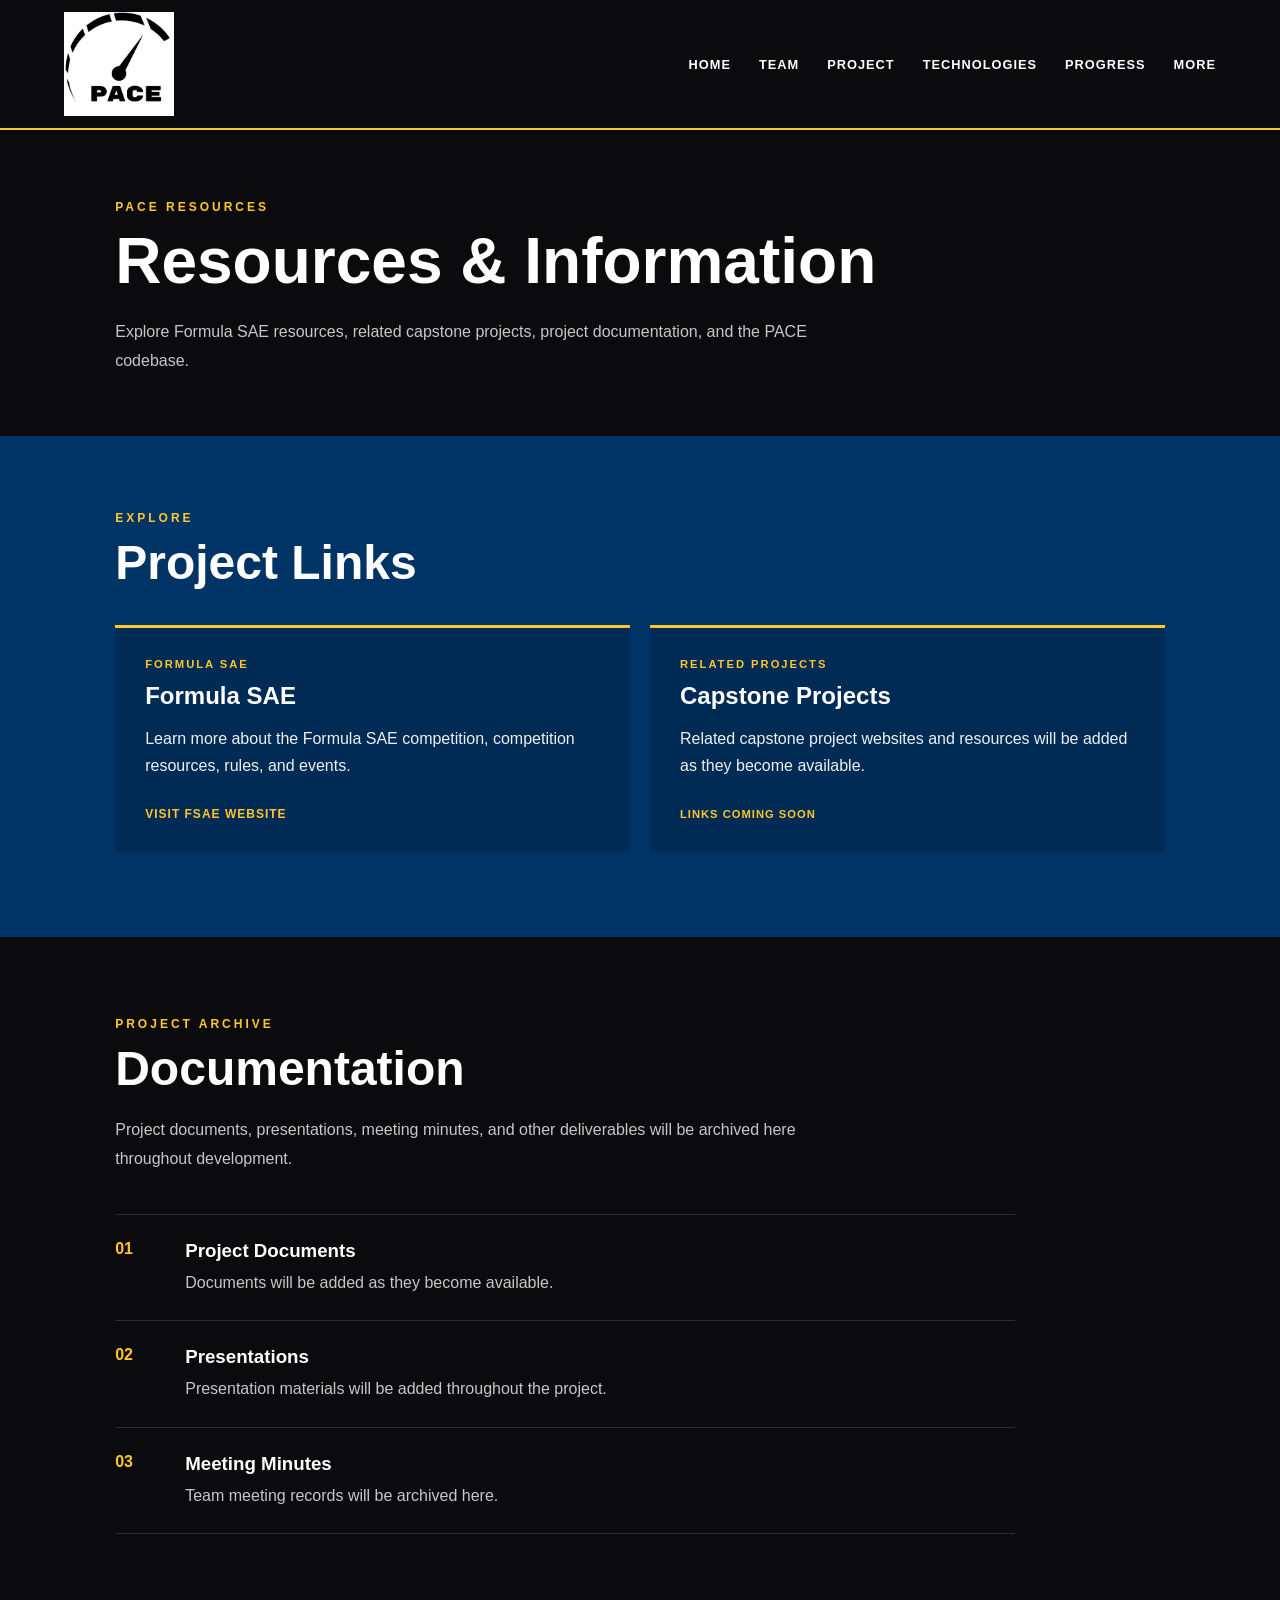
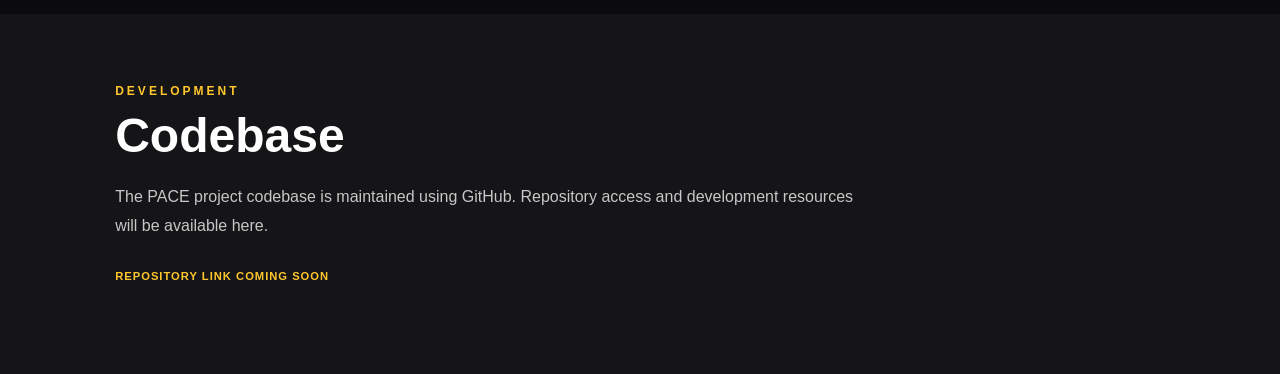
==== more.html @ 2a026757 "Create initial PACE website" ====
<!DOCTYPE html>
<html lang="en">
    <head>
    <!-- basic page settings -->
    <meta charset="UTF-8">
    <meta name="viewport" content="width=device-width, initial-scale=1.0">

    <!-- title display -->
    <title>Technologies | PACE</title>

    <!-- main stylesheet -->
    <link rel="stylesheet" href="css/style.css">
</head>

<body>

    <!-- header nav -->
    <header>
        <nav class="navbar">

            <!-- PACE team logo -->
            <div class="brand">
                <a href="index.html">
                    <img src="images/PACE_Logo.png"
                         alt="PACE Team Logo">
                </a>
            </div>

            <!-- main web navigation -->
            <div class="nav-links">
                <a href="index.html">Home</a>
                <a href="team.html">Team</a>
                <a href="project.html">Project</a>
                <a href="technologies.html">Technologies</a>
                <a href="progress.html">Progress</a>
                <a href="more.html">More</a>
            </div>

        </nav>
    </header>
    


    <!-- main -->
    <main>

        <!-- ------------------- MORE INTRO ------------------- -->
        <section class="more-intro">

            <div class="page-container">

                <p class="section-label">PACE RESOURCES</p>

                <h2>Resources & Information</h2>

                <p>
                    Explore Formula SAE resources, related capstone projects,
                    project documentation, and the PACE codebase.
                </p>

            </div>

        </section>

        <!-- ------------- PROJECT LINKS ------------- -->
        <section class="project-links-section">

            <div class="page-container">

                <p class="section-label">EXPLORE</p>
                <h2>Project Links</h2>

                <div class="links-grid">

                    <!-- Formula SAE -->
                    <div class="resource-card">

                        <p class="resource-type">FORMULA SAE</p>

                        <h3>Formula SAE</h3>

                        <p>
                            Learn more about the Formula SAE competition,
                            competition resources, rules, and events.
                        </p>

                        <a
                            href="https://www.fsaeonline.com/"
                            target="_blank"
                            rel="noopener noreferrer"
                            class="resource-link">
                            VISIT FSAE WEBSITE
                        </a>

                    </div>


                    <!-- Related Capstone Projects -->
                    <div class="resource-card">

                        <p class="resource-type">RELATED PROJECTS</p>

                        <h3>Capstone Projects</h3>

                        <p>
                            Related capstone project websites and resources
                            will be added as they become available.
                        </p>

                        <span class="coming-soon">
                            LINKS COMING SOON
                        </span>

                    </div>

                </div>

            </div>

        </section>


        <!-- -------------- DOCUMENTATION -------------- -->
        <section class="documentation-section">

            <div class="page-container">

                <p class="section-label">PROJECT ARCHIVE</p>
                <h2>Documentation</h2>

                <p class="documentation-intro">
                    Project documents, presentations, meeting minutes, and other
                    deliverables will be archived here throughout development.
                </p>

                <div class="document-list">

                    <div class="document-item">
                        <span>01</span>
                        <div>
                            <h3>Project Documents</h3>
                            <p>Documents will be added as they become available.</p>
                        </div>
                    </div>

                    <div class="document-item">
                        <span>02</span>
                        <div>
                            <h3>Presentations</h3>
                            <p>Presentation materials will be added throughout the project.</p>
                        </div>
                    </div>

                    <div class="document-item">
                        <span>03</span>
                        <div>
                            <h3>Meeting Minutes</h3>
                            <p>Team meeting records will be archived here.</p>
                        </div>
                    </div>

                </div>

            </div>

        </section>


        <!--  -------------- CODEBASE -------------- -->
        <section class="codebase-section">

            <div class="page-container">

                <p class="section-label">DEVELOPMENT</p>
                <h2>Codebase</h2>

                <p>
                    The PACE project codebase is maintained using GitHub.
                    Repository access and development resources will be available here.
                </p>

                <span class="coming-soon">
                    REPOSITORY LINK COMING SOON
                </span>

            </div>

        </section>

    </main>


</body>


</html>
---- css/style.css ----
/* ---------------global styles------------------ */

* {
    box-sizing: border-box;
}

/* main styling page */
body {
    margin: 0;
    font-family: Arial, Helvetica, sans-serif;
    background-color: #0b0b0d;
    color: white;
}

/*  page content is centered and away from browser edges */
.page-container {
    width: 82%;
    max-width: 1050px;
    margin: 0 auto;
}

/* small gold labes used throughout web */
.section-label {
    margin: 0 0 10px;
    color: #ffc72c;
    font-size: 0.75rem;
    font-weight: bold;
    letter-spacing: 3px;
    text-transform: uppercase;
}

/* -------------- HEADER -------------- */

/* main header background and gold accent line */
header {
    background-color: #0b0b0d;
    border-bottom: 2px solid #ffc72c;
}


.navbar {
    min-height: 80px;
    padding: 12px 5%;

    display: flex;
    align-items: center;
    justify-content: space-between;
}

/* ---------------- PACE LOGO ----------------- */
/* size of PACE logo in the navigation bar */
.brand img {
    display: block;
    width: 110px;
    height: auto;
}   


/* ==================== NAV TABS ==================== */
.nav-links {
    display: flex;
    align-items: center;
    gap: 28px;
}

/* styling navigation links */
.nav-links a {
    color: white;
    text-decoration: none;

    font-size: 0.8rem;
    font-weight: bold;
    text-transform: uppercase;
    letter-spacing: 1px;

    /* smooth color change when hovering */
    transition: color 0.2s ease;
}

/* changes nav links to gold when hovered */
.nav-links a:hover {
    color: #ffc72c;
}

/* ----------------- Main Page Section ---------------- */
/*  Formula SAE car as the background */
.hero {
    min-height: calc(100vh - 90px);

    display: flex;
    align-items: flex-start;
    justify-content: center;

    padding: 70px 5%;

    background-image:
        linear-gradient(
            rgba(0, 0, 0, 0.35),
            rgba(0, 0, 0, 0.55)
        ),
        url("../images/overview_pic.png");

    background-size: cover;
    background-position: center;
    background-repeat: no-repeat;
}

/* centers main project tagline */
.hero-content {
    width: 100%;
    text-align: center;
}

/* large PACE tagline displayed on the homepage */
.hero-content h2 {
    margin: 0;

    font-size: clamp(2rem, 4vw, 4rem);
    font-weight: 650;
    font-style: italic;

    text-transform: uppercase;
    letter-spacing: 1px;

    /* centers words and allows them to wrap to the next line */
    display: flex;
    justify-content: center;
    flex-wrap: wrap;
    gap: 12px;
}

.hero-content h2 span {
    display: inline-block;
}

/* gold  "Automotive" */
.hero-content h2 .accent {
    color: #ffc72c;
}


/* --------------- MEDIA DESIGN --------------- */

/* adjusts layout for smaller screens */
@media (max-width: 900px) {

    .navbar {
        flex-direction: column;
        gap: 20px;
    }

    .nav-links {
        justify-content: center;
        flex-wrap: wrap;
        gap: 15px;
    }

    /* Reduces spacing around the hero section */
    .hero {
        padding: 50px 5%;
    }

    .development-process {
        grid-template-columns: repeat(2, 1fr);
    }

    /* displays tech cards in two columns on smaller screens */
    .technology-grid {
        grid-template-columns: repeat(2, 1fr);
    }

    .links-grid {
    grid-template-columns: 1fr;
    }
}


/* ---------------- FORMULA SAE SECTION ------------------ */
.fsae-intro {
    padding: 70px 0;
    background-color: #032749;
}

/*  keeps FSAE content centered  */
.fsae-content {
    max-width: 850px;
    margin: 0 auto;
    text-align: center;
}

/* main FSAE heading */
.fsae-content h2 {
    margin: 0 0 25px;

    color: white;

    font-size: clamp(2.5rem, 5vw, 4rem);
    font-weight: 900;
    text-transform: uppercase;
}

/* FSAE description */
.fsae-content p:last-child {
    max-width: 750px;
    margin: 0 auto;

    color: #c7c7c7;

    font-size: 1.05rem;
    line-height: 1.8;
}

/* ------------- OUR CAR -------------- */

.car-section {
    padding: 65px 0;
    background-color: #0b0b0d;
}

/* car image beside the description */
.car-layout {
    max-width: 950px;
    margin: 0 auto;

    display: grid;
    grid-template-columns: 0.8fr 1.2fr;
    align-items: center;
    gap: 60px;
}

.car-image img {
    display: block;

    width: 100%;
    max-width: 350px;
    height: 380px;

    object-fit: cover;

    border-bottom: 4px solid #003466;
}

.car-content {
    text-align: left;
}

.car-content h2 {
    margin: 0 0 18px;

    color: white;

    font-size: clamp(2rem, 4vw, 3rem);
    font-weight: 900;
    text-transform: uppercase;
}

.car-content p:last-child {
    max-width: 550px;
    margin: 0;

    color: #c7c7c7;

    line-height: 1.8;
}

/* -------------- PACE INTRO SECTION -------------- */

/* blue section introducing viewers  to the PACE project */
.project-intro {
    background-color: #032749;
    padding: 90px 5%;

    display: flex;
    justify-content: center;
}

.project-intro-content {
    width: 100%;
    max-width: 850px;
    text-align: center;
}

/* main heading for the project section */
.project-intro h2 {
    margin: 0 0 25px;

    color: white;

    font-size: clamp(2.5rem, 5vw, 4rem);
    font-weight: 900;
    text-transform: uppercase;
}

/* description of the PACE project */
.project-description {
    max-width: 750px;
    margin: 0 auto 35px;

    color: #f0f0f0;

    font-size: 1.05rem;
    line-height: 1.8;
}

/* -----------------HOME TEAM ----------------- */

.home-team {
    padding: 80px 0 90px;
    background-color: #0b0b0d;
}

.home-team h2 {
    margin: 0 0 20px;

    color: white;

    font-size: clamp(2rem, 4vw, 3rem);
    font-weight: 900;
}

.home-team-intro {
    max-width: 700px;
    margin: 0 0 40px;

    color: #c7c7c7;

    line-height: 1.8;
}


/* team member summary */
.home-team-grid {
    display: grid;
    grid-template-columns: repeat(3, 1fr);

    max-width: 950px;

    border-top: 1px solid #2c2c2c;
    border-bottom: 1px solid #2c2c2c;
}

.home-team-member {
    padding: 25px 25px 25px 0;
}

.home-team-member p,
.home-support p {
    margin: 0 0 8px;

    color: #ffc72c;

    font-size: 0.7rem;
    font-weight: bold;
    letter-spacing: 2px;
}

.home-team-member h3,
.home-support h3 {
    margin: 0;

    color: white;

    font-size: 1.2rem;
}

/* mentor and sponsor info */
.home-support {
    display: grid;
    grid-template-columns: repeat(2, 1fr);

    max-width: 950px;

    margin-top: 30px;
    gap: 30px;
}

/* link to full TEAM page */
.home-team-link {
    display: inline-block;

    margin-top: 40px;

    color: #ffc72c;

    font-size: 0.75rem;
    font-weight: bold;
    letter-spacing: 1px;

    text-decoration: none;
}

.home-team-link:hover {
    text-decoration: underline;
}

/* ------------- Project Page -------------- */

/* main area containing project problem, solution, and product */
.project-description-section {
    padding: 40px 0 80px;
    background-color: #0b0b0d;
}

/* creates separation between each part of the project description */
.details {
    padding: 55px 0;
    border-bottom: 1px solid #2c2c2c;
}

/* remove unnecessary spacing above the first section */
.details:first-child {
    padding-top: 0;
}

/* heading for each project description section */
.details h2 {
    margin: 0 0 18px;

    color: white;

    font-size: clamp(1.8rem, 3vw, 2.8rem);
    font-weight: 900;
}

.details p:last-child {
    max-width: 800px;
    margin: 0;

    color: #c7c7c7;

    font-size: 1rem;
    line-height: 1.8;
}

/* ---------------- HIGH-LEVEL REQUIREMENTS ---------------- */

/* main requirements section */
.requirements-section {
    padding: 70px 0;
    background-color: #032749;
}

/* requirements heading */
.requirements-section h2 {
    margin: 0 0 20px;

    color: white;

    font-size: clamp(2rem, 4vw, 3rem);
    font-weight: 900;
}

/* short intro above the requirements */
.requirements-intro {
    max-width: 800px;
    margin: 0 0 45px;

    color: #f0f0f0;

    line-height: 1.8;
}

/* container holding all project requirements */
.requirements-list {
    max-width: 900px;
}

.requirement {
    display: grid;
    grid-template-columns: 70px 1fr;
    align-items: center;

    padding: 25px 0;

    border-top: 1px solid rgba(255, 255, 255, 0.2);
}

.requirement span {
    color: #ffc72c;

    font-size: 1.2rem;
    font-weight: 900;
}

/* requirement description */
.requirement p {
    margin: 0;

    color: white;

    font-size: 1rem;
    line-height: 1.6;
}

/* adds a bottom border to final requirement */
.requirement:last-child {
    border-top: 1px solid rgba(255, 255, 255, 0.2);
}

/* --------------- ENVISIONED SOLUTION --------------- */

/* section describing  planned PACE system */
.envisioned-solution {
    padding: 70px 0;
    background-color: #0b0b0d;
}

/* main envisioned solution heading */
.envisioned-solution h2 {
    margin: 0 0 20px;

    color: white;

    font-size: clamp(2rem, 4vw, 3rem);
    font-weight: 900;
}

/* overview of how the system will work */
.solution-description {
    max-width: 800px;
    margin: 0 0 35px;

    color: #c7c7c7;

    font-size: 1rem;
    line-height: 1.8;
}

/* temporary location for future system architecture diagram */
.architecture-placeholder {
    width: 100%;
    max-width: 850px;
    min-height: 150px;

    display: flex;
    align-items: center;
    justify-content: center;

    border: 1px dashed #444444;
}

/* placeholder text */
.architecture-placeholder p {
    margin: 0;

    color: #777777;

    font-size: 0.75rem;
    font-weight: bold;
    letter-spacing: 2px;
    text-transform: uppercase;
}

/* -------------- DEVELOPMENT PROCESS --------------- */

/* section showing major stages of project development */
.development-section {
    padding: 80px 0;
    background-color: #0b0b0d;
}

/* development process heading */
.development-section h2 {
    margin: 0 0 20px;

    color: white;

    font-size: clamp(2rem, 4vw, 3rem);
    font-weight: 900;
}

/* short explanation above the development stages */
.development-intro {
    max-width: 800px;
    margin: 0 0 45px;

    color: #c7c7c7;

    line-height: 1.8;
}

/* places development stages next to each other */
.development-process {
    display: grid;
    grid-template-columns: repeat(4, 1fr);
    gap: 20px;
}

/* individual development stage */
.development-step {
    padding: 25px;

    background-color: #151518;
    border-top: 3px solid #ffc72c;
}

/* development stage number */
.development-step span {
    color: #ffc72c;

    font-size: 0.9rem;
    font-weight: bold;
}

/* development stage title */
.development-step h3 {
    margin: 15px 0 12px;

    color: white;

    font-size: 1.1rem;
    text-transform: uppercase;
}

/* development stage description */
.development-step p {
    margin: 0;

    color: #c7c7c7;

    font-size: 0.9rem;
    line-height: 1.6;
}

/* -------------- TECHNOLOGIES PAGE --------------- */

/* intro at the top of the Technologies page */
.technologies-intro {
    padding: 70px 0 50px;
    background-color: #0b0b0d;
}

/* main Technologies page heading */
.technologies-intro h2 {
    margin: 0 0 20px;

    color: white;

    font-size: clamp(2.5rem, 5vw, 4rem);
    font-weight: 900;
}

/* intro paragraph */
.technologies-intro p:last-child {
    max-width: 750px;
    margin: 0;

    color: #c7c7c7;

    line-height: 1.8;
}

/* -------------- TECHNOLOGY CARDS --------------- */

/* main area containing the tech cards */
.technologies-section {
    padding: 40px 0 90px;
    background-color: #0b0b0d;
}

/* displays technologies in a responsive grid */
.technology-grid {
    display: grid;
    grid-template-columns: repeat(3, 1fr);
    gap: 20px;
}

/* individual technology */
.technology-card {
    padding: 30px;

    background-color: #151518;
    border-top: 3px solid #003466;
}

/* technology category */
.technology-type {
    margin: 0 0 15px;

    color: #ffc72c;

    font-size: 0.7rem;
    font-weight: bold;
    letter-spacing: 2px;
}

/* technology name */
.technology-card h3 {
    margin: 0 0 15px;

    color: white;

    font-size: 1.5rem;
}

/* technology explanation */
.technology-card p:last-child {
    margin: 0;

    color: #c7c7c7;

    font-size: 0.9rem;
    line-height: 1.7;
}

/* --------------- TEAM PAGE --------------- */

/* introduction at the top of the Team page */
.team-intro {
    padding: 70px 0 50px;
    background-color: #0b0b0d;
}

.team-intro h2 {
    margin: 0 0 20px;

    color: white;

    font-size: clamp(2.5rem, 5vw, 4rem);
    font-weight: 900;
}

.team-intro p:last-child {
    max-width: 750px;
    margin: 0;

    color: #c7c7c7;

    line-height: 1.8;
}


/* ------------- TEAM MEMBERS ------------- */

.team-section {
    padding: 40px 0 90px;
    background-color: #0b0b0d;
}

.team-grid {
    display: grid;
    grid-template-columns: repeat(3, 1fr);
    gap: 25px;
}

/* individual team member */
.team-card {
    overflow: hidden;

    background-color: #151518;
    border-bottom: 3px solid #003466;
}

/* temporary area for team headshots */
.headshot-placeholder {
    width: 100%;
    aspect-ratio: 4 / 3;

    display: flex;
    align-items: center;
    justify-content: center;

    background-color: #202024;

    color: #777777;

    font-size: 0.7rem;
    font-weight: bold;
    letter-spacing: 2px;
}

/* text underneath each headshot */
.team-info {
    padding: 25px;
}

.team-role {
    margin: 0 0 10px;

    color: #ffc72c;

    font-size: 0.7rem;
    font-weight: bold;
    letter-spacing: 2px;
}

.team-card h3 {
    margin: 0 0 15px;

    color: white;

    font-size: 1.4rem;
}

.team-bio {
    margin: 0;

    color: #c7c7c7;

    font-size: 0.9rem;
    line-height: 1.6;
}


/* ------------- PROJECT SUPPORT ------------- */

.project-support {
    padding: 75px 0 85px;
    background-color: #003466;
}

.project-support h2 {
    margin: 0 0 35px;

    color: white;

    font-size: clamp(2rem, 4vw, 3rem);
    font-weight: 900;
}

.support-grid {
    display: grid;
    grid-template-columns: repeat(2, 1fr);
    gap: 20px;
}

/* mentor and sponsor cards */
.support-card {
    padding: 30px;

    background-color: rgba(0, 0, 0, 0.18);
    border-top: 3px solid #ffc72c;
}

.support-type {
    margin: 0 0 12px;

    color: #ffc72c;

    font-size: 0.7rem;
    font-weight: bold;
    letter-spacing: 2px;
}

.support-card h3 {
    margin: 0 0 12px;

    color: white;

    font-size: 1.4rem;
}

.support-card p:last-child {
    margin: 0;

    color: #f0f0f0;

    font-size: 0.9rem;
    line-height: 1.6;
}

/* ------------- PROGRESS PAGE ------------- */

/* introduction at the top of the Progress page */
.progress-intro {
    padding: 70px 0 60px;
    background-color: #0b0b0d;
}

.progress-intro h2 {
    margin: 0 0 20px;

    color: white;

    font-size: clamp(2.5rem, 5vw, 4rem);
    font-weight: 900;
}

.progress-intro p:last-child {
    max-width: 750px;
    margin: 0;

    color: #c7c7c7;

    line-height: 1.8;
}

/* ------------- PROJECT TIMELINE ------------- */
.timeline-section {
    padding: 60px 0 90px;
    background-color: #0b0b0d;
}

.timeline-section h2 {
    margin: 0 0 50px;

    color: white;

    font-size: clamp(2rem, 4vw, 3rem);
    font-weight: 900;
}

/* contains the vertical timeline */
.timeline {
    position: relative;
    max-width: 850px;
}

/* blue line running through the timeline */
.timeline::before {
    content: "";

    position: absolute;
    top: 0;
    bottom: 0;
    left: 10px;

    width: 3px;

    background-color: #003466;
}

/* individual timeline phase */
.timeline-item {
    position: relative;

    padding: 0 0 55px 55px;
}

/* gold marker on the timeline */
.timeline-marker {
    position: absolute;
    top: 5px;
    left: 3px;

    width: 17px;
    height: 17px;

    background-color: #ffc72c;
    border-radius: 50%;
}

.timeline-phase {
    margin: 0 0 10px;

    color: #ffc72c;

    font-size: 0.7rem;
    font-weight: bold;
    letter-spacing: 2px;
}

.timeline-content h3 {
    margin: 0 0 12px;

    color: white;

    font-size: 1.5rem;
}

.timeline-content p:last-child {
    max-width: 700px;
    margin: 0;

    color: #c7c7c7;

    line-height: 1.7;
}


/* ---------------- CURRENT PROGRESS ---------------- */

/* blue feature section for the Progress page */
.current-progress {
    padding: 75px 0 85px;
    background-color: #003466;
}

.current-progress h2 {
    margin: 0 0 20px;

    color: white;

    font-size: clamp(2rem, 4vw, 3rem);
    font-weight: 900;
}

.progress-description {
    max-width: 750px;
    margin: 0 0 40px;

    color: #f0f0f0;

    line-height: 1.8;
}

.status-grid {
    max-width: 900px;
}

/* individual current-status item */
.status-item {
    display: grid;
    grid-template-columns: 70px 1fr;
    align-items: center;

    padding: 22px 0;

    border-top: 1px solid rgba(255, 255, 255, 0.2);
}

.status-item:last-child {
    border-bottom: 1px solid rgba(255, 255, 255, 0.2);
}

.status-item span {
    color: #ffc72c;

    font-size: 1.1rem;
    font-weight: 900;
}

.status-item p {
    margin: 0;

    color: white;

    line-height: 1.6;
}


/* -------------- RESOURCES & BUDGET -------------- */

.resources-section {
    padding: 80px 0;
    background-color: #0b0b0d;
}

.resources-section h2 {
    margin: 0 0 20px;

    color: white;

    font-size: clamp(2rem, 4vw, 3rem);
    font-weight: 900;
}

.resources-section > .page-container > p:not(.section-label) {
    max-width: 750px;

    color: #c7c7c7;

    line-height: 1.8;
}

/* temporary budget area */
.budget-placeholder {
    max-width: 850px;
    min-height: 120px;
    margin-top: 35px;

    display: flex;
    align-items: center;
    justify-content: center;

    border: 1px dashed #444444;

    color: #777777;

    font-size: 0.7rem;
    font-weight: bold;
    letter-spacing: 2px;
}

/* --------------- MORE PAGE ---------------- */

.more-intro {
    padding: 70px 0 60px;
    background-color: #0b0b0d;
}

.more-intro h2 {
    margin: 0 0 20px;
    color: white;

    font-size: clamp(2.5rem, 5vw, 4rem);
    font-weight: 900;
}

.more-intro p:last-child {
    max-width: 750px;
    margin: 0;

    color: #c7c7c7;
    line-height: 1.8;
}


/* -------------- PROJECT LINKS -------------- */

.project-links-section {
    padding: 75px 0 85px;
    background-color: #003466;
}

.project-links-section h2 {
    margin: 0 0 35px;
    color: white;

    font-size: clamp(2rem, 4vw, 3rem);
    font-weight: 900;
}

.links-grid {
    display: grid;
    grid-template-columns: repeat(2, 1fr);
    gap: 20px;
}

.resource-card {
    padding: 30px;

    background-color: rgba(0, 0, 0, 0.18);
    border-top: 3px solid #ffc72c;
}

.resource-type {
    margin: 0 0 12px;

    color: #ffc72c;

    font-size: 0.7rem;
    font-weight: bold;
    letter-spacing: 2px;
}

.resource-card h3 {
    margin: 0 0 15px;

    color: white;
    font-size: 1.5rem;
}

.resource-card p:not(.resource-type) {
    margin: 0 0 25px;

    color: #f0f0f0;
    line-height: 1.7;
}

.resource-link {
    display: inline-block;

    color: #ffc72c;

    font-size: 0.75rem;
    font-weight: bold;
    letter-spacing: 1px;

    text-decoration: none;
}

.resource-link:hover {
    text-decoration: underline;
}


/* -------------- DOCUMENTATION -------------- */

.documentation-section {
    padding: 80px 0;
    background-color: #0b0b0d;
}

.documentation-section h2,
.codebase-section h2 {
    margin: 0 0 20px;

    color: white;

    font-size: clamp(2rem, 4vw, 3rem);
    font-weight: 900;
}

.documentation-intro {
    max-width: 750px;
    margin: 0 0 40px;

    color: #c7c7c7;
    line-height: 1.8;
}

.document-list {
    max-width: 900px;
}

.document-item {
    display: grid;
    grid-template-columns: 70px 1fr;

    padding: 25px 0;

    border-top: 1px solid #2c2c2c;
}

.document-item:last-child {
    border-bottom: 1px solid #2c2c2c;
}

.document-item > span {
    color: #ffc72c;
    font-weight: 900;
}

.document-item h3 {
    margin: 0 0 8px;
    color: white;
}

.document-item p {
    margin: 0;

    color: #c7c7c7;
    line-height: 1.6;
}


/* ------------- CODEBASE ------------- */

.codebase-section {
    padding: 70px 0 90px;
    background-color: #151518;
}

.codebase-section p:not(.section-label) {
    max-width: 750px;
    margin: 0 0 25px;

    color: #c7c7c7;
    line-height: 1.8;
}

/* used for links/resources that are not ready yet */
.coming-soon {
    color: #ffc72c;

    font-size: 0.7rem;
    font-weight: bold;
    letter-spacing: 1px;
}
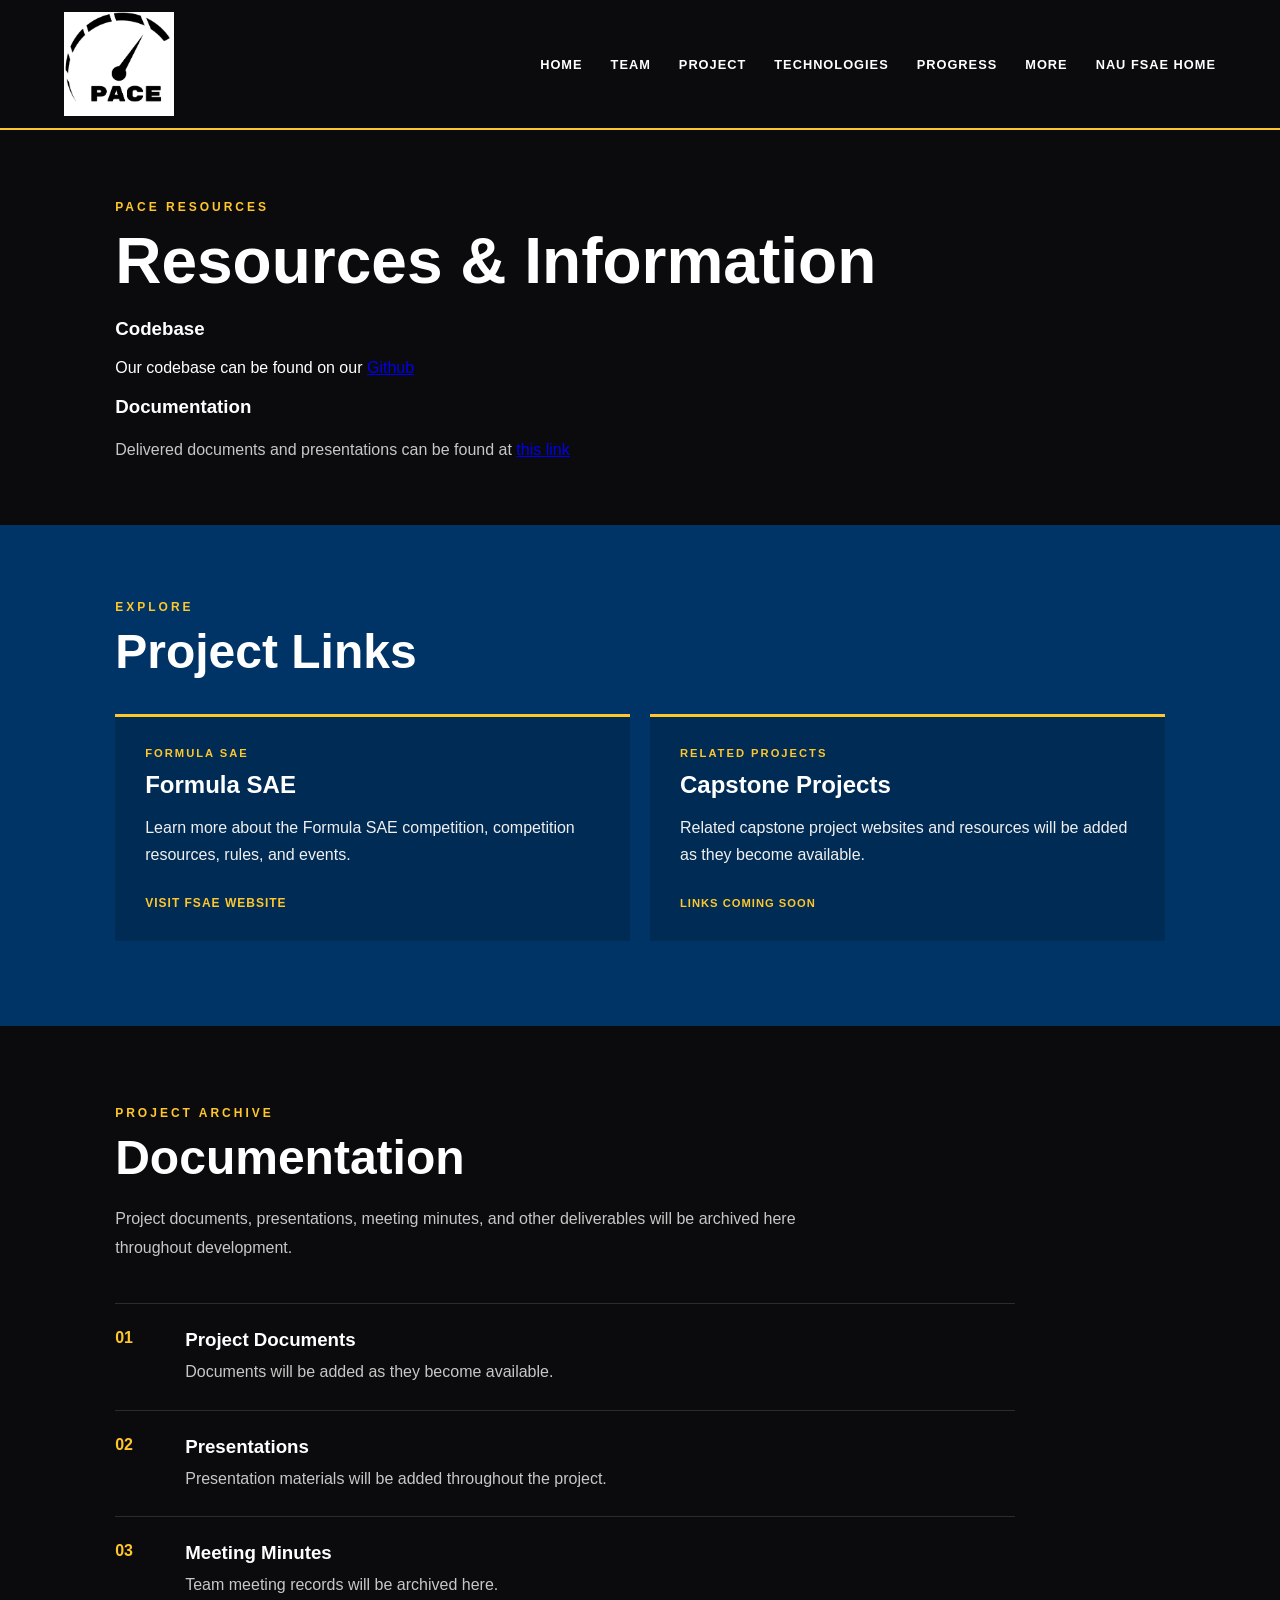
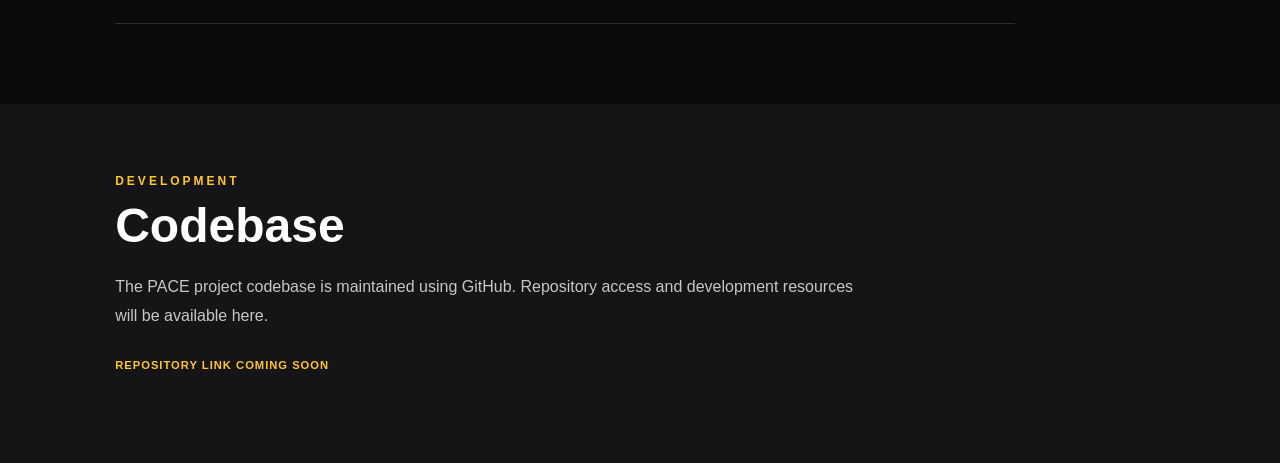
==== commit ae10c697: "Finished up, populated some text, changed formating of few pages" ====
--- a/more.html
+++ b/more.html
@@ -1,6 +1,7 @@
 <!DOCTYPE html>
 <html lang="en">
-    <head>
+
+<head>
     <!-- basic page settings -->
     <meta charset="UTF-8">
     <meta name="viewport" content="width=device-width, initial-scale=1.0">
@@ -21,8 +22,7 @@
             <!-- PACE team logo -->
             <div class="brand">
                 <a href="index.html">
-                    <img src="images/PACE_Logo.png"
-                         alt="PACE Team Logo">
+                    <img src="images/PACE_Logo.png" alt="PACE Team Logo">
                 </a>
             </div>
 
@@ -34,11 +34,12 @@
                 <a href="technologies.html">Technologies</a>
                 <a href="progress.html">Progress</a>
                 <a href="more.html">More</a>
+                <a href="https://naufsae.wordpress.com/">NAU FSAE Home</a>
             </div>
 
         </nav>
     </header>
-    
+
 
 
     <!-- main -->
@@ -52,12 +53,12 @@
                 <p class="section-label">PACE RESOURCES</p>
 
                 <h2>Resources & Information</h2>
-
+                <h3>Codebase</h3>
                 <p>
-                    Explore Formula SAE resources, related capstone projects,
-                    project documentation, and the PACE codebase.
+                    Our codebase can be found on our <a href="https://github.com/McKayHartman/NAU-Formula-SAE-Software-Suite">Github</a>
                 </p>
-
+                <h3>Documentation</h3>
+                <p>Delivered documents and presentations can be found at <a href="https://drive.google.com/drive/folders/1F1M0cGurdODBOfdzs9ekZGgRgpA_FdCx?usp=sharing">this link</a> </p>
             </div>
 
         </section>
@@ -80,15 +81,10 @@
                         <h3>Formula SAE</h3>
 
                         <p>
-                            Learn more about the Formula SAE competition,
-                            competition resources, rules, and events.
+                            Learn more about the Formula SAE competition, competition resources, rules, and events.
                         </p>
 
-                        <a
-                            href="https://www.fsaeonline.com/"
-                            target="_blank"
-                            rel="noopener noreferrer"
-                            class="resource-link">
+                        <a href="https://www.fsaeonline.com/" target="_blank" rel="noopener noreferrer" class="resource-link">
                             VISIT FSAE WEBSITE
                         </a>
 
@@ -103,8 +99,7 @@
                         <h3>Capstone Projects</h3>
 
                         <p>
-                            Related capstone project websites and resources
-                            will be added as they become available.
+                            Related capstone project websites and resources will be added as they become available.
                         </p>
 
                         <span class="coming-soon">
@@ -129,8 +124,7 @@
                 <h2>Documentation</h2>
 
                 <p class="documentation-intro">
-                    Project documents, presentations, meeting minutes, and other
-                    deliverables will be archived here throughout development.
+                    Project documents, presentations, meeting minutes, and other deliverables will be archived here throughout development.
                 </p>
 
                 <div class="document-list">
@@ -175,8 +169,7 @@
                 <h2>Codebase</h2>
 
                 <p>
-                    The PACE project codebase is maintained using GitHub.
-                    Repository access and development resources will be available here.
+                    The PACE project codebase is maintained using GitHub. Repository access and development resources will be available here.
                 </p>
 
                 <span class="coming-soon">
--- a/css/style.css
+++ b/css/style.css
@@ -4,7 +4,9 @@
     box-sizing: border-box;
 }
 
+
 /* main styling page */
+
 body {
     margin: 0;
     font-family: Arial, Helvetica, sans-serif;
@@ -12,14 +14,18 @@
     color: white;
 }
 
+
 /*  page content is centered and away from browser edges */
+
 .page-container {
     width: 82%;
     max-width: 1050px;
     margin: 0 auto;
 }
 
+
 /* small gold labes used throughout web */
+
 .section-label {
     margin: 0 0 10px;
     color: #ffc72c;
@@ -29,99 +35,103 @@
     text-transform: uppercase;
 }
 
+
 /* -------------- HEADER -------------- */
 
+
 /* main header background and gold accent line */
+
 header {
     background-color: #0b0b0d;
     border-bottom: 2px solid #ffc72c;
 }
-
 
 .navbar {
     min-height: 80px;
     padding: 12px 5%;
-
     display: flex;
     align-items: center;
     justify-content: space-between;
 }
 
+
 /* ---------------- PACE LOGO ----------------- */
+
+
 /* size of PACE logo in the navigation bar */
+
 .brand img {
     display: block;
     width: 110px;
     height: auto;
-}   
+}
 
 
 /* ==================== NAV TABS ==================== */
+
 .nav-links {
     display: flex;
     align-items: center;
     gap: 28px;
 }
 
+
 /* styling navigation links */
+
 .nav-links a {
     color: white;
     text-decoration: none;
-
     font-size: 0.8rem;
     font-weight: bold;
     text-transform: uppercase;
     letter-spacing: 1px;
-
     /* smooth color change when hovering */
     transition: color 0.2s ease;
 }
 
+
 /* changes nav links to gold when hovered */
+
 .nav-links a:hover {
     color: #ffc72c;
 }
 
+
 /* ----------------- Main Page Section ---------------- */
+
+
 /*  Formula SAE car as the background */
+
 .hero {
     min-height: calc(100vh - 90px);
-
     display: flex;
     align-items: flex-start;
     justify-content: center;
-
     padding: 70px 5%;
-
-    background-image:
-        linear-gradient(
-            rgba(0, 0, 0, 0.35),
-            rgba(0, 0, 0, 0.55)
-        ),
-        url("../images/overview_pic.png");
-
+    background-image: linear-gradient( rgba(0, 0, 0, 0.35), rgba(0, 0, 0, 0.55)), url("../images/overview_pic.png");
     background-size: cover;
     background-position: center;
     background-repeat: no-repeat;
 }
 
+
 /* centers main project tagline */
+
 .hero-content {
     width: 100%;
     text-align: center;
 }
 
+
 /* large PACE tagline displayed on the homepage */
+
 .hero-content h2 {
     margin: 0;
-
     font-size: clamp(2rem, 4vw, 4rem);
     font-weight: 650;
     font-style: italic;
-
     text-transform: uppercase;
     letter-spacing: 1px;
-
     /* centers words and allows them to wrap to the next line */
     display: flex;
     justify-content: center;
@@ -133,7 +143,9 @@
     display: inline-block;
 }
 
+
 /* gold  "Automotive" */
+
 .hero-content h2 .accent {
     color: #ffc72c;
 }
@@ -141,74 +153,74 @@
 
 /* --------------- MEDIA DESIGN --------------- */
 
+
 /* adjusts layout for smaller screens */
+
 @media (max-width: 900px) {
-
     .navbar {
         flex-direction: column;
         gap: 20px;
     }
-
     .nav-links {
         justify-content: center;
         flex-wrap: wrap;
         gap: 15px;
     }
-
     /* Reduces spacing around the hero section */
     .hero {
         padding: 50px 5%;
     }
-
     .development-process {
         grid-template-columns: repeat(2, 1fr);
     }
-
     /* displays tech cards in two columns on smaller screens */
     .technology-grid {
         grid-template-columns: repeat(2, 1fr);
     }
-
     .links-grid {
-    grid-template-columns: 1fr;
+        grid-template-columns: 1fr;
     }
 }
 
 
 /* ---------------- FORMULA SAE SECTION ------------------ */
+
 .fsae-intro {
     padding: 70px 0;
     background-color: #032749;
 }
 
+
 /*  keeps FSAE content centered  */
+
 .fsae-content {
     max-width: 850px;
     margin: 0 auto;
     text-align: center;
 }
 
+
 /* main FSAE heading */
+
 .fsae-content h2 {
     margin: 0 0 25px;
-
-    color: white;
-
+    color: white;
     font-size: clamp(2.5rem, 5vw, 4rem);
     font-weight: 900;
     text-transform: uppercase;
 }
 
+
 /* FSAE description */
+
 .fsae-content p:last-child {
     max-width: 750px;
     margin: 0 auto;
-
-    color: #c7c7c7;
-
+    color: #c7c7c7;
     font-size: 1.05rem;
     line-height: 1.8;
 }
+
 
 /* ------------- OUR CAR -------------- */
 
@@ -217,11 +229,12 @@
     background-color: #0b0b0d;
 }
 
+
 /* car image beside the description */
+
 .car-layout {
     max-width: 950px;
     margin: 0 auto;
-
     display: grid;
     grid-template-columns: 0.8fr 1.2fr;
     align-items: center;
@@ -230,13 +243,10 @@
 
 .car-image img {
     display: block;
-
     width: 100%;
     max-width: 350px;
     height: 380px;
-
     object-fit: cover;
-
     border-bottom: 4px solid #003466;
 }
 
@@ -246,9 +256,7 @@
 
 .car-content h2 {
     margin: 0 0 18px;
-
-    color: white;
-
+    color: white;
     font-size: clamp(2rem, 4vw, 3rem);
     font-weight: 900;
     text-transform: uppercase;
@@ -257,19 +265,19 @@
 .car-content p:last-child {
     max-width: 550px;
     margin: 0;
-
-    color: #c7c7c7;
-
-    line-height: 1.8;
-}
+    color: #c7c7c7;
+    line-height: 1.8;
+}
+
 
 /* -------------- PACE INTRO SECTION -------------- */
 
+
 /* blue section introducing viewers  to the PACE project */
+
 .project-intro {
     background-color: #032749;
     padding: 90px 5%;
-
     display: flex;
     justify-content: center;
 }
@@ -280,27 +288,28 @@
     text-align: center;
 }
 
+
 /* main heading for the project section */
+
 .project-intro h2 {
     margin: 0 0 25px;
-
-    color: white;
-
+    color: white;
     font-size: clamp(2.5rem, 5vw, 4rem);
     font-weight: 900;
     text-transform: uppercase;
 }
 
+
 /* description of the PACE project */
+
 .project-description {
     max-width: 750px;
     margin: 0 auto 35px;
-
     color: #f0f0f0;
-
     font-size: 1.05rem;
     line-height: 1.8;
 }
+
 
 /* -----------------HOME TEAM ----------------- */
 
@@ -311,9 +320,7 @@
 
 .home-team h2 {
     margin: 0 0 20px;
-
-    color: white;
-
+    color: white;
     font-size: clamp(2rem, 4vw, 3rem);
     font-weight: 900;
 }
@@ -321,20 +328,17 @@
 .home-team-intro {
     max-width: 700px;
     margin: 0 0 40px;
-
-    color: #c7c7c7;
-
+    color: #c7c7c7;
     line-height: 1.8;
 }
 
 
 /* team member summary */
+
 .home-team-grid {
     display: grid;
     grid-template-columns: repeat(3, 1fr);
-
     max-width: 950px;
-
     border-top: 1px solid #2c2c2c;
     border-bottom: 1px solid #2c2c2c;
 }
@@ -346,9 +350,7 @@
 .home-team-member p,
 .home-support p {
     margin: 0 0 8px;
-
-    color: #ffc72c;
-
+    color: #ffc72c;
     font-size: 0.7rem;
     font-weight: bold;
     letter-spacing: 2px;
@@ -357,35 +359,31 @@
 .home-team-member h3,
 .home-support h3 {
     margin: 0;
-
-    color: white;
-
+    color: white;
     font-size: 1.2rem;
 }
 
+
 /* mentor and sponsor info */
+
 .home-support {
     display: grid;
     grid-template-columns: repeat(2, 1fr);
-
     max-width: 950px;
-
     margin-top: 30px;
     gap: 30px;
 }
 
+
 /* link to full TEAM page */
+
 .home-team-link {
     display: inline-block;
-
     margin-top: 40px;
-
-    color: #ffc72c;
-
+    color: #ffc72c;
     font-size: 0.75rem;
     font-weight: bold;
     letter-spacing: 1px;
-
     text-decoration: none;
 }
 
@@ -393,31 +391,38 @@
     text-decoration: underline;
 }
 
+
 /* ------------- Project Page -------------- */
 
+
 /* main area containing project problem, solution, and product */
+
 .project-description-section {
     padding: 40px 0 80px;
     background-color: #0b0b0d;
 }
 
+
 /* creates separation between each part of the project description */
+
 .details {
     padding: 55px 0;
     border-bottom: 1px solid #2c2c2c;
 }
 
+
 /* remove unnecessary spacing above the first section */
+
 .details:first-child {
     padding-top: 0;
 }
 
+
 /* heading for each project description section */
+
 .details h2 {
     margin: 0 0 18px;
-
-    color: white;
-
+    color: white;
     font-size: clamp(1.8rem, 3vw, 2.8rem);
     font-weight: 900;
 }
@@ -425,42 +430,45 @@
 .details p:last-child {
     max-width: 800px;
     margin: 0;
-
-    color: #c7c7c7;
-
+    color: #c7c7c7;
     font-size: 1rem;
     line-height: 1.8;
 }
 
+
 /* ---------------- HIGH-LEVEL REQUIREMENTS ---------------- */
 
+
 /* main requirements section */
+
 .requirements-section {
     padding: 70px 0;
     background-color: #032749;
 }
 
+
 /* requirements heading */
+
 .requirements-section h2 {
     margin: 0 0 20px;
-
-    color: white;
-
+    color: white;
     font-size: clamp(2rem, 4vw, 3rem);
     font-weight: 900;
 }
 
+
 /* short intro above the requirements */
+
 .requirements-intro {
     max-width: 800px;
     margin: 0 0 45px;
-
     color: #f0f0f0;
-
-    line-height: 1.8;
-}
+    line-height: 1.8;
+}
+
 
 /* container holding all project requirements */
+
 .requirements-list {
     max-width: 900px;
 }
@@ -469,243 +477,264 @@
     display: grid;
     grid-template-columns: 70px 1fr;
     align-items: center;
-
     padding: 25px 0;
-
     border-top: 1px solid rgba(255, 255, 255, 0.2);
 }
 
 .requirement span {
     color: #ffc72c;
-
     font-size: 1.2rem;
     font-weight: 900;
 }
 
+
 /* requirement description */
+
 .requirement p {
     margin: 0;
-
-    color: white;
-
+    color: white;
     font-size: 1rem;
     line-height: 1.6;
 }
 
+
 /* adds a bottom border to final requirement */
+
 .requirement:last-child {
     border-top: 1px solid rgba(255, 255, 255, 0.2);
 }
 
+
 /* --------------- ENVISIONED SOLUTION --------------- */
 
+
 /* section describing  planned PACE system */
+
 .envisioned-solution {
     padding: 70px 0;
     background-color: #0b0b0d;
 }
 
+
 /* main envisioned solution heading */
+
 .envisioned-solution h2 {
     margin: 0 0 20px;
-
-    color: white;
-
+    color: white;
     font-size: clamp(2rem, 4vw, 3rem);
     font-weight: 900;
 }
 
+
 /* overview of how the system will work */
+
 .solution-description {
     max-width: 800px;
     margin: 0 0 35px;
-
-    color: #c7c7c7;
-
+    color: #c7c7c7;
     font-size: 1rem;
     line-height: 1.8;
 }
 
+
 /* temporary location for future system architecture diagram */
+
 .architecture-placeholder {
     width: 100%;
     max-width: 850px;
     min-height: 150px;
-
     display: flex;
     align-items: center;
     justify-content: center;
-
     border: 1px dashed #444444;
 }
 
+
 /* placeholder text */
+
 .architecture-placeholder p {
     margin: 0;
-
     color: #777777;
-
     font-size: 0.75rem;
     font-weight: bold;
     letter-spacing: 2px;
     text-transform: uppercase;
 }
 
+
 /* -------------- DEVELOPMENT PROCESS --------------- */
 
+
 /* section showing major stages of project development */
+
 .development-section {
     padding: 80px 0;
     background-color: #0b0b0d;
 }
 
+
 /* development process heading */
+
 .development-section h2 {
     margin: 0 0 20px;
-
-    color: white;
-
+    color: white;
     font-size: clamp(2rem, 4vw, 3rem);
     font-weight: 900;
 }
 
+
 /* short explanation above the development stages */
+
 .development-intro {
     max-width: 800px;
     margin: 0 0 45px;
-
-    color: #c7c7c7;
-
-    line-height: 1.8;
-}
+    color: #c7c7c7;
+    line-height: 1.8;
+}
+
 
 /* places development stages next to each other */
+
 .development-process {
     display: grid;
     grid-template-columns: repeat(4, 1fr);
     gap: 20px;
 }
 
+
 /* individual development stage */
+
 .development-step {
     padding: 25px;
-
     background-color: #151518;
     border-top: 3px solid #ffc72c;
 }
 
+
 /* development stage number */
+
 .development-step span {
     color: #ffc72c;
-
     font-size: 0.9rem;
     font-weight: bold;
 }
 
+
 /* development stage title */
+
 .development-step h3 {
     margin: 15px 0 12px;
-
-    color: white;
-
+    color: white;
     font-size: 1.1rem;
     text-transform: uppercase;
 }
 
+
 /* development stage description */
+
 .development-step p {
     margin: 0;
-
-    color: #c7c7c7;
-
+    color: #c7c7c7;
     font-size: 0.9rem;
     line-height: 1.6;
 }
 
+
 /* -------------- TECHNOLOGIES PAGE --------------- */
 
+
 /* intro at the top of the Technologies page */
+
 .technologies-intro {
     padding: 70px 0 50px;
     background-color: #0b0b0d;
 }
 
+
 /* main Technologies page heading */
+
 .technologies-intro h2 {
     margin: 0 0 20px;
-
-    color: white;
-
+    color: white;
     font-size: clamp(2.5rem, 5vw, 4rem);
     font-weight: 900;
 }
 
+
 /* intro paragraph */
+
 .technologies-intro p:last-child {
     max-width: 750px;
     margin: 0;
-
-    color: #c7c7c7;
-
-    line-height: 1.8;
-}
+    color: #c7c7c7;
+    line-height: 1.8;
+}
+
 
 /* -------------- TECHNOLOGY CARDS --------------- */
 
+
 /* main area containing the tech cards */
+
 .technologies-section {
     padding: 40px 0 90px;
     background-color: #0b0b0d;
 }
 
+
 /* displays technologies in a responsive grid */
+
 .technology-grid {
     display: grid;
     grid-template-columns: repeat(3, 1fr);
     gap: 20px;
 }
 
+
 /* individual technology */
+
 .technology-card {
     padding: 30px;
-
     background-color: #151518;
     border-top: 3px solid #003466;
 }
 
+
 /* technology category */
+
 .technology-type {
     margin: 0 0 15px;
-
-    color: #ffc72c;
-
+    color: #ffc72c;
     font-size: 0.7rem;
     font-weight: bold;
     letter-spacing: 2px;
 }
 
+
 /* technology name */
+
 .technology-card h3 {
     margin: 0 0 15px;
-
-    color: white;
-
+    color: white;
     font-size: 1.5rem;
 }
 
+
 /* technology explanation */
+
 .technology-card p:last-child {
     margin: 0;
-
-    color: #c7c7c7;
-
+    color: #c7c7c7;
     font-size: 0.9rem;
     line-height: 1.7;
 }
 
+
 /* --------------- TEAM PAGE --------------- */
 
+
 /* introduction at the top of the Team page */
+
 .team-intro {
     padding: 70px 0 50px;
     background-color: #0b0b0d;
@@ -713,9 +742,7 @@
 
 .team-intro h2 {
     margin: 0 0 20px;
-
-    color: white;
-
+    color: white;
     font-size: clamp(2.5rem, 5vw, 4rem);
     font-weight: 900;
 }
@@ -723,9 +750,7 @@
 .team-intro p:last-child {
     max-width: 750px;
     margin: 0;
-
-    color: #c7c7c7;
-
+    color: #c7c7c7;
     line-height: 1.8;
 }
 
@@ -743,42 +768,41 @@
     gap: 25px;
 }
 
+
 /* individual team member */
+
 .team-card {
     overflow: hidden;
-
     background-color: #151518;
     border-bottom: 3px solid #003466;
 }
 
+
 /* temporary area for team headshots */
+
 .headshot-placeholder {
     width: 100%;
     aspect-ratio: 4 / 3;
-
     display: flex;
     align-items: center;
     justify-content: center;
-
     background-color: #202024;
-
     color: #777777;
-
     font-size: 0.7rem;
     font-weight: bold;
     letter-spacing: 2px;
 }
 
+
 /* text underneath each headshot */
+
 .team-info {
     padding: 25px;
 }
 
 .team-role {
     margin: 0 0 10px;
-
-    color: #ffc72c;
-
+    color: #ffc72c;
     font-size: 0.7rem;
     font-weight: bold;
     letter-spacing: 2px;
@@ -786,17 +810,13 @@
 
 .team-card h3 {
     margin: 0 0 15px;
-
-    color: white;
-
+    color: white;
     font-size: 1.4rem;
 }
 
 .team-bio {
     margin: 0;
-
-    color: #c7c7c7;
-
+    color: #c7c7c7;
     font-size: 0.9rem;
     line-height: 1.6;
 }
@@ -811,9 +831,7 @@
 
 .project-support h2 {
     margin: 0 0 35px;
-
-    color: white;
-
+    color: white;
     font-size: clamp(2rem, 4vw, 3rem);
     font-weight: 900;
 }
@@ -824,19 +842,18 @@
     gap: 20px;
 }
 
+
 /* mentor and sponsor cards */
+
 .support-card {
     padding: 30px;
-
     background-color: rgba(0, 0, 0, 0.18);
     border-top: 3px solid #ffc72c;
 }
 
 .support-type {
     margin: 0 0 12px;
-
-    color: #ffc72c;
-
+    color: #ffc72c;
     font-size: 0.7rem;
     font-weight: bold;
     letter-spacing: 2px;
@@ -844,24 +861,23 @@
 
 .support-card h3 {
     margin: 0 0 12px;
-
-    color: white;
-
+    color: white;
     font-size: 1.4rem;
 }
 
 .support-card p:last-child {
     margin: 0;
-
     color: #f0f0f0;
-
     font-size: 0.9rem;
     line-height: 1.6;
 }
 
+
 /* ------------- PROGRESS PAGE ------------- */
 
+
 /* introduction at the top of the Progress page */
+
 .progress-intro {
     padding: 70px 0 60px;
     background-color: #0b0b0d;
@@ -869,9 +885,7 @@
 
 .progress-intro h2 {
     margin: 0 0 20px;
-
-    color: white;
-
+    color: white;
     font-size: clamp(2.5rem, 5vw, 4rem);
     font-weight: 900;
 }
@@ -879,13 +893,13 @@
 .progress-intro p:last-child {
     max-width: 750px;
     margin: 0;
-
-    color: #c7c7c7;
-
-    line-height: 1.8;
-}
+    color: #c7c7c7;
+    line-height: 1.8;
+}
+
 
 /* ------------- PROJECT TIMELINE ------------- */
+
 .timeline-section {
     padding: 60px 0 90px;
     background-color: #0b0b0d;
@@ -893,58 +907,56 @@
 
 .timeline-section h2 {
     margin: 0 0 50px;
-
-    color: white;
-
+    color: white;
     font-size: clamp(2rem, 4vw, 3rem);
     font-weight: 900;
 }
 
+
 /* contains the vertical timeline */
+
 .timeline {
     position: relative;
     max-width: 850px;
 }
 
+
 /* blue line running through the timeline */
+
 .timeline::before {
     content: "";
-
     position: absolute;
     top: 0;
     bottom: 0;
     left: 10px;
-
     width: 3px;
-
     background-color: #003466;
 }
 
+
 /* individual timeline phase */
+
 .timeline-item {
     position: relative;
-
     padding: 0 0 55px 55px;
 }
 
+
 /* gold marker on the timeline */
+
 .timeline-marker {
     position: absolute;
     top: 5px;
     left: 3px;
-
     width: 17px;
     height: 17px;
-
     background-color: #ffc72c;
     border-radius: 50%;
 }
 
 .timeline-phase {
     margin: 0 0 10px;
-
-    color: #ffc72c;
-
+    color: #ffc72c;
     font-size: 0.7rem;
     font-weight: bold;
     letter-spacing: 2px;
@@ -952,25 +964,23 @@
 
 .timeline-content h3 {
     margin: 0 0 12px;
-
-    color: white;
-
+    color: white;
     font-size: 1.5rem;
 }
 
 .timeline-content p:last-child {
     max-width: 700px;
     margin: 0;
-
-    color: #c7c7c7;
-
+    color: #c7c7c7;
     line-height: 1.7;
 }
 
 
 /* ---------------- CURRENT PROGRESS ---------------- */
 
+
 /* blue feature section for the Progress page */
+
 .current-progress {
     padding: 75px 0 85px;
     background-color: #003466;
@@ -978,9 +988,7 @@
 
 .current-progress h2 {
     margin: 0 0 20px;
-
-    color: white;
-
+    color: white;
     font-size: clamp(2rem, 4vw, 3rem);
     font-weight: 900;
 }
@@ -988,9 +996,7 @@
 .progress-description {
     max-width: 750px;
     margin: 0 0 40px;
-
     color: #f0f0f0;
-
     line-height: 1.8;
 }
 
@@ -998,14 +1004,14 @@
     max-width: 900px;
 }
 
+
 /* individual current-status item */
+
 .status-item {
     display: grid;
-    grid-template-columns: 70px 1fr;
+    grid-template-columns: 200px 1fr;
     align-items: center;
-
     padding: 22px 0;
-
     border-top: 1px solid rgba(255, 255, 255, 0.2);
 }
 
@@ -1015,16 +1021,13 @@
 
 .status-item span {
     color: #ffc72c;
-
     font-size: 1.1rem;
     font-weight: 900;
 }
 
 .status-item p {
     margin: 0;
-
-    color: white;
-
+    color: white;
     line-height: 1.6;
 }
 
@@ -1038,39 +1041,34 @@
 
 .resources-section h2 {
     margin: 0 0 20px;
-
-    color: white;
-
+    color: white;
     font-size: clamp(2rem, 4vw, 3rem);
     font-weight: 900;
 }
 
-.resources-section > .page-container > p:not(.section-label) {
+.resources-section>.page-container>p:not(.section-label) {
     max-width: 750px;
-
-    color: #c7c7c7;
-
-    line-height: 1.8;
-}
+    color: #c7c7c7;
+    line-height: 1.8;
+}
+
 
 /* temporary budget area */
+
 .budget-placeholder {
     max-width: 850px;
     min-height: 120px;
     margin-top: 35px;
-
     display: flex;
     align-items: center;
     justify-content: center;
-
     border: 1px dashed #444444;
-
     color: #777777;
-
     font-size: 0.7rem;
     font-weight: bold;
     letter-spacing: 2px;
 }
+
 
 /* --------------- MORE PAGE ---------------- */
 
@@ -1082,7 +1080,6 @@
 .more-intro h2 {
     margin: 0 0 20px;
     color: white;
-
     font-size: clamp(2.5rem, 5vw, 4rem);
     font-weight: 900;
 }
@@ -1090,7 +1087,6 @@
 .more-intro p:last-child {
     max-width: 750px;
     margin: 0;
-
     color: #c7c7c7;
     line-height: 1.8;
 }
@@ -1106,7 +1102,6 @@
 .project-links-section h2 {
     margin: 0 0 35px;
     color: white;
-
     font-size: clamp(2rem, 4vw, 3rem);
     font-weight: 900;
 }
@@ -1119,16 +1114,13 @@
 
 .resource-card {
     padding: 30px;
-
     background-color: rgba(0, 0, 0, 0.18);
     border-top: 3px solid #ffc72c;
 }
 
 .resource-type {
     margin: 0 0 12px;
-
-    color: #ffc72c;
-
+    color: #ffc72c;
     font-size: 0.7rem;
     font-weight: bold;
     letter-spacing: 2px;
@@ -1136,27 +1128,22 @@
 
 .resource-card h3 {
     margin: 0 0 15px;
-
     color: white;
     font-size: 1.5rem;
 }
 
 .resource-card p:not(.resource-type) {
     margin: 0 0 25px;
-
     color: #f0f0f0;
     line-height: 1.7;
 }
 
 .resource-link {
     display: inline-block;
-
-    color: #ffc72c;
-
+    color: #ffc72c;
     font-size: 0.75rem;
     font-weight: bold;
     letter-spacing: 1px;
-
     text-decoration: none;
 }
 
@@ -1175,9 +1162,7 @@
 .documentation-section h2,
 .codebase-section h2 {
     margin: 0 0 20px;
-
-    color: white;
-
+    color: white;
     font-size: clamp(2rem, 4vw, 3rem);
     font-weight: 900;
 }
@@ -1185,7 +1170,6 @@
 .documentation-intro {
     max-width: 750px;
     margin: 0 0 40px;
-
     color: #c7c7c7;
     line-height: 1.8;
 }
@@ -1197,9 +1181,7 @@
 .document-item {
     display: grid;
     grid-template-columns: 70px 1fr;
-
     padding: 25px 0;
-
     border-top: 1px solid #2c2c2c;
 }
 
@@ -1207,7 +1189,7 @@
     border-bottom: 1px solid #2c2c2c;
 }
 
-.document-item > span {
+.document-item>span {
     color: #ffc72c;
     font-weight: 900;
 }
@@ -1219,7 +1201,6 @@
 
 .document-item p {
     margin: 0;
-
     color: #c7c7c7;
     line-height: 1.6;
 }
@@ -1235,15 +1216,15 @@
 .codebase-section p:not(.section-label) {
     max-width: 750px;
     margin: 0 0 25px;
-
-    color: #c7c7c7;
-    line-height: 1.8;
-}
+    color: #c7c7c7;
+    line-height: 1.8;
+}
+
 
 /* used for links/resources that are not ready yet */
+
 .coming-soon {
     color: #ffc72c;
-
     font-size: 0.7rem;
     font-weight: bold;
     letter-spacing: 1px;
